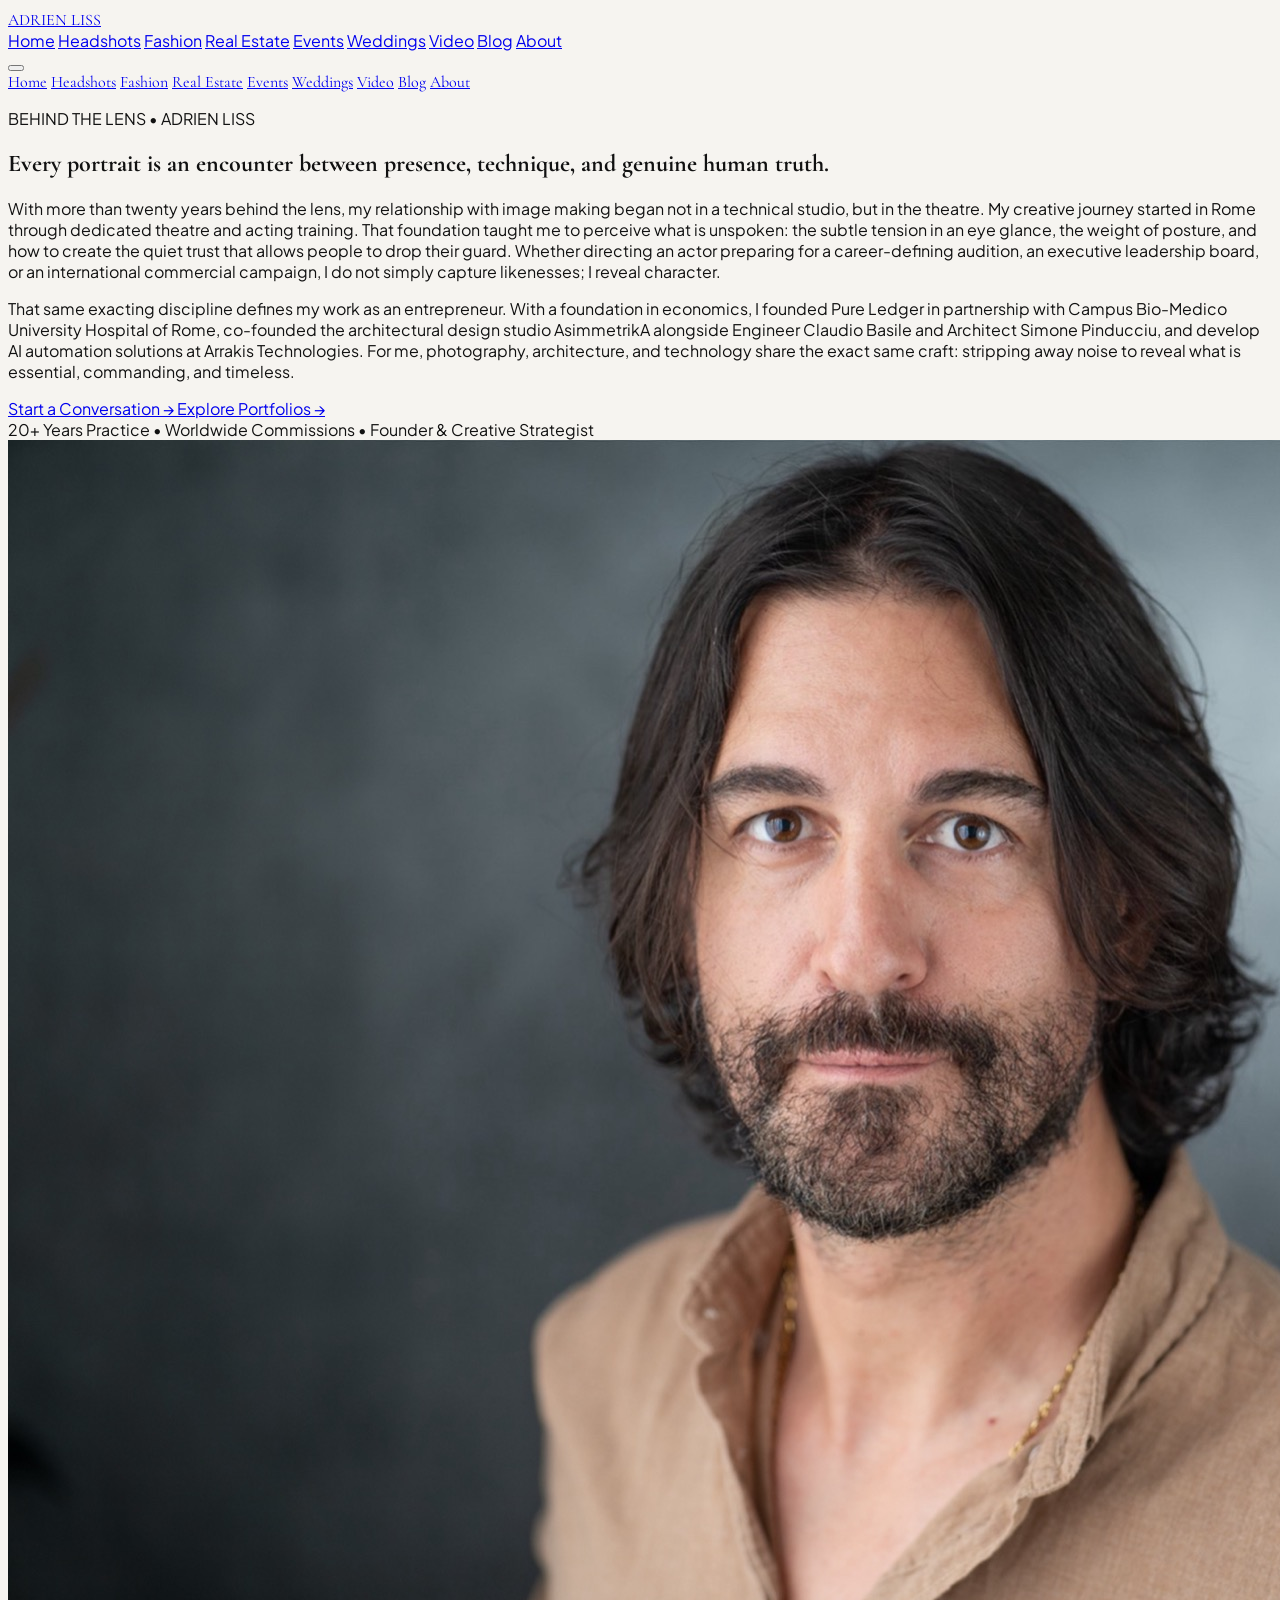
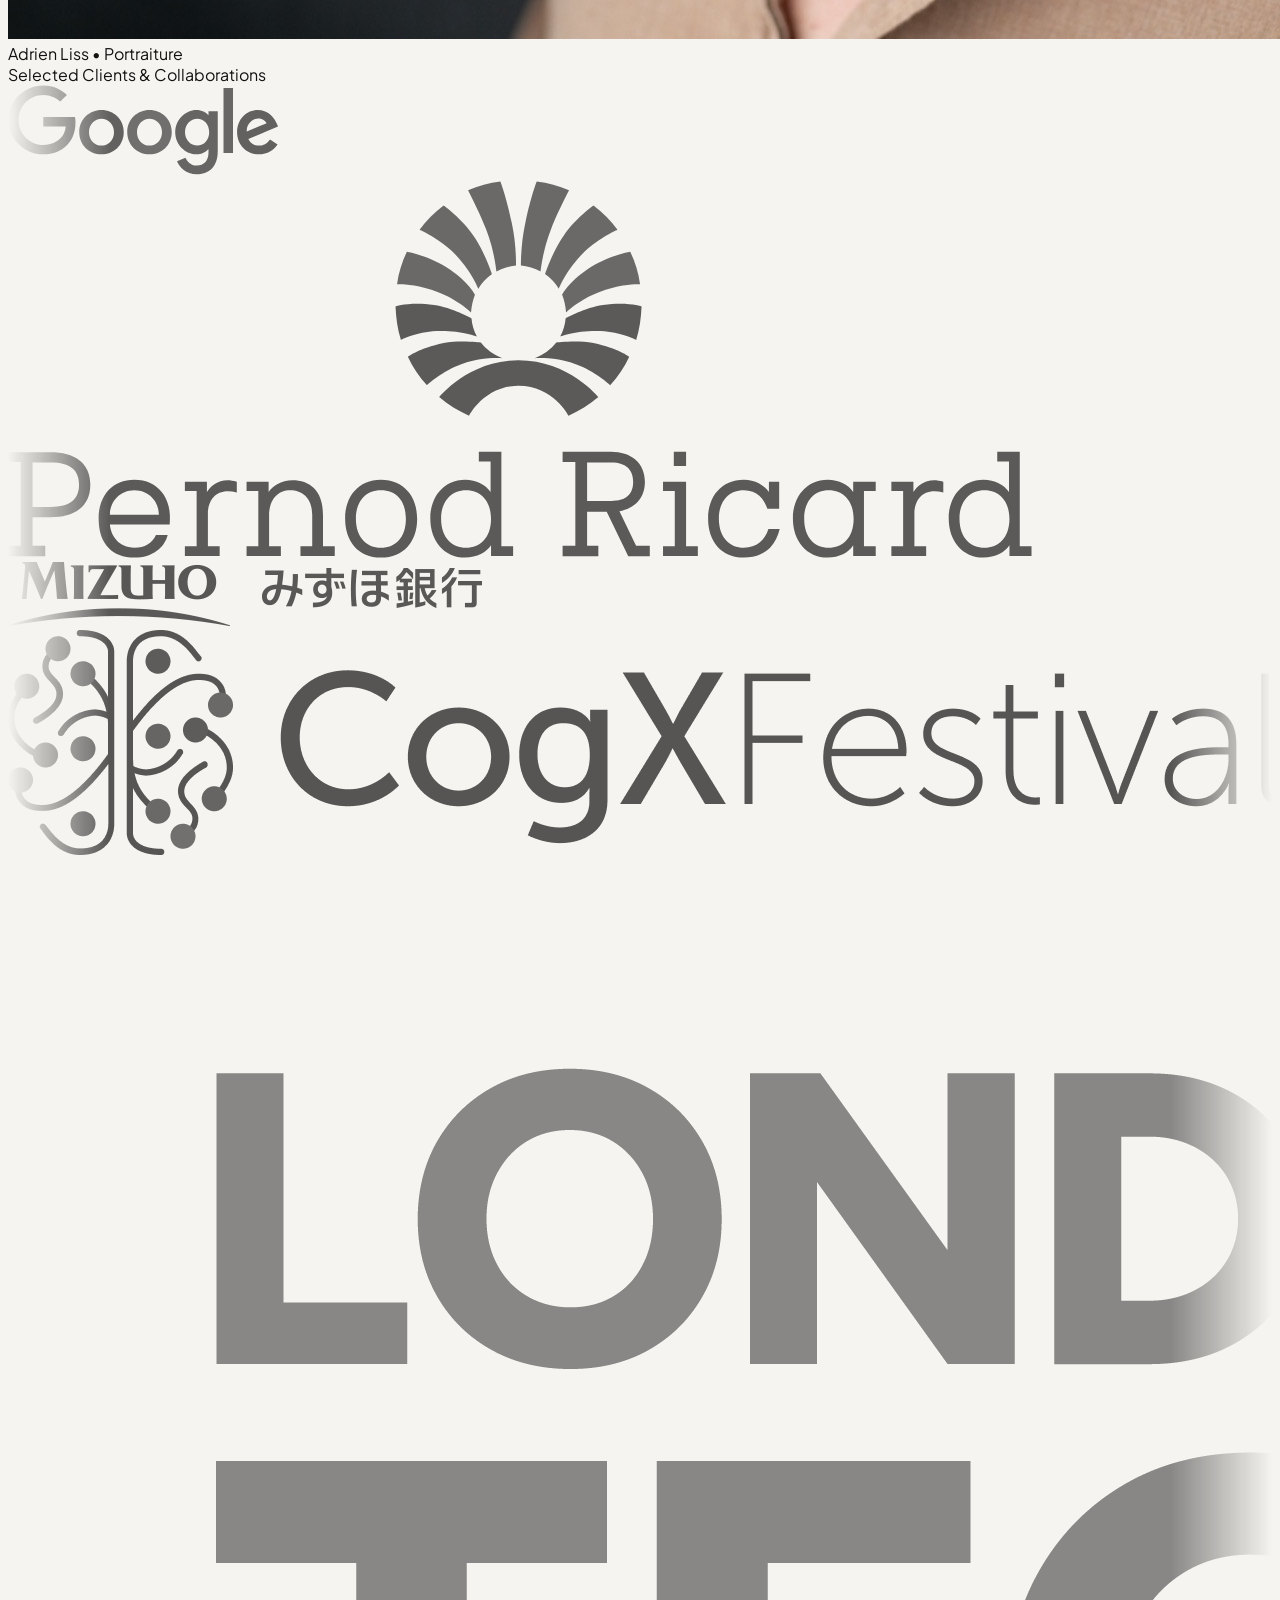
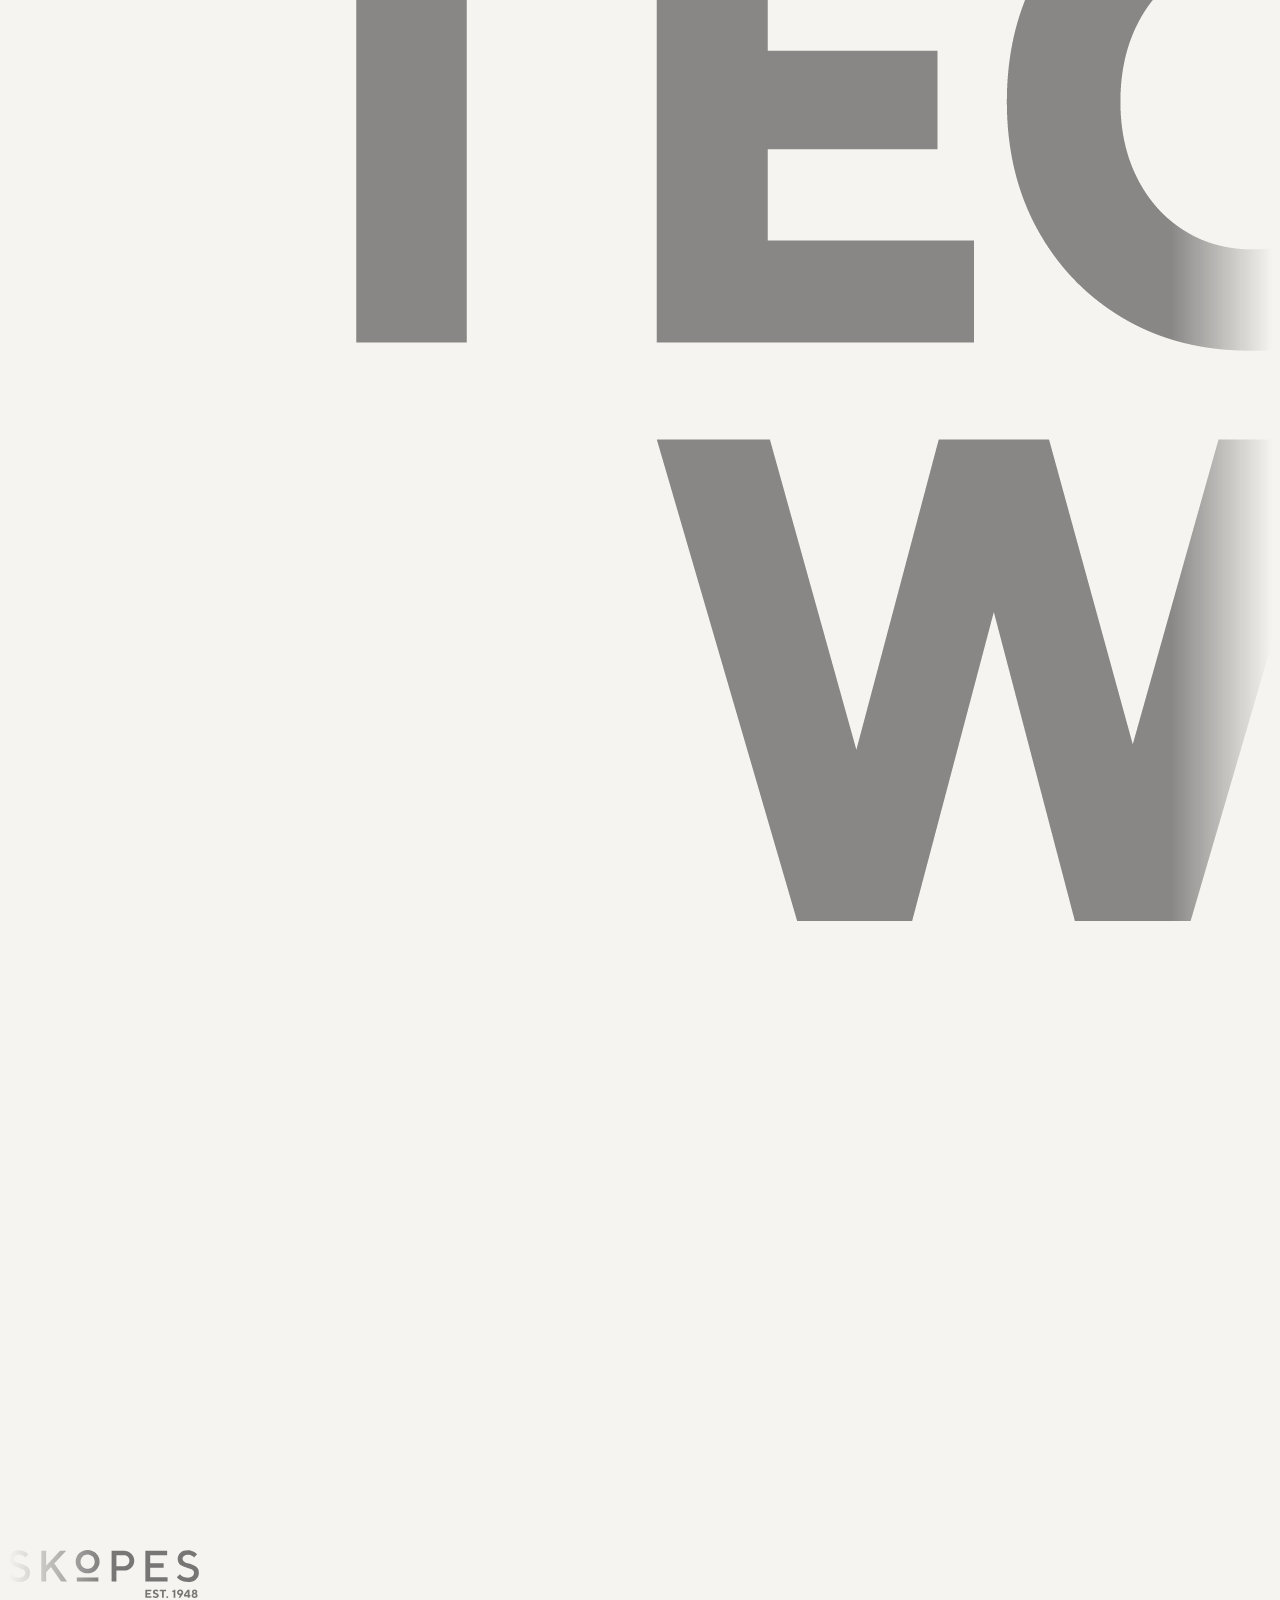
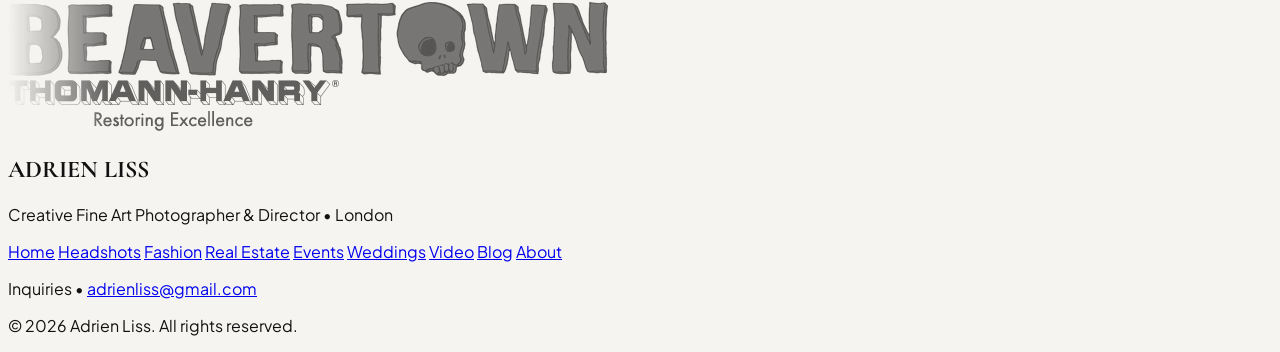
==== about.html @ ac9e64a0 "feat: complete Adrien Liss Photography website with SEO, AI Search (GEO), and Editorial Blog" ====
<!DOCTYPE html>
<html lang="en">
<head>
  <meta charset="UTF-8">
  <meta name="viewport" content="width=device-width, initial-scale=1.0">
  <title>About Adrien Liss | Fine Art Photographer & Director</title>
  <meta name="description" content="Discover the philosophy, background, and vision of Adrien Liss. Over twenty years behind the lens creating timeless fine art photography, actor headshots, and executive portraits.">

  <!-- Primary SEO & AI Search / GEO Meta Tags -->
  <meta name="keywords" content="Adrien Liss biography, Adrien Liss photographer London, fine art portrait photographer London, theatre trained headshot photographer London">
  <meta name="author" content="Adrien Liss">
  <meta name="robots" content="index, follow, max-image-preview:large, max-snippet:-1, max-video-preview:-1">
  <meta name="geo.region" content="GB-LND">
  <meta name="geo.placename" content="London">
  <link rel="canonical" href="https://www.adrienlissphotography.com/about.html">

  <!-- Open Graph / Social Sharing -->
  <meta property="og:site_name" content="Adrien Liss Photography">
  <meta property="og:locale" content="en_GB">
  <meta property="og:type" content="website">
  <meta property="og:url" content="https://www.adrienlissphotography.com/about.html">
  <meta property="og:title" content="About Adrien Liss | Fine Art Photographer & Creative Director London">
  <meta property="og:description" content="Discover the philosophy, Rome theatre background, and 20+ year career of London fine art photographer and director Adrien Liss. Trusted by Google, Pernod Ricard, Mizuho Bank, and London Tech Week.">
  <meta property="og:image" content="https://www.adrienlissphotography.com/assets/portraits/adrien-about.jpg">

  <!-- Twitter / X Card -->
  <meta name="twitter:card" content="summary_large_image">
  <meta name="twitter:title" content="About Adrien Liss | Fine Art Photographer & Creative Director London">
  <meta name="twitter:description" content="Discover the philosophy, Rome theatre background, and 20+ year career of London fine art photographer and director Adrien Liss. Trusted by Google, Pernod Ricard, Mizuho Bank, and London Tech Week.">
  <meta name="twitter:image" content="https://www.adrienlissphotography.com/assets/portraits/adrien-about.jpg">

  <!-- Schema.org JSON-LD Knowledge Graph for Google & AI Search Engines -->
  <script type="application/ld+json">
{
  "@context": "https://schema.org",
  "@graph": [
    {
      "@type": [
        "ProfessionalService",
        "Photographer",
        "LocalBusiness"
      ],
      "@id": "https://www.adrienlissphotography.com/#photographer",
      "name": "Adrien Liss Photography",
      "url": "https://www.adrienlissphotography.com/",
      "email": "adrienliss@gmail.com",
      "telephone": "+447392653873",
      "image": "https://www.adrienlissphotography.com/:assets:portraits:/Headshots:Portrait/_R0B7393.jpg",
      "sameAs": [
        "https://www.instagram.com/adrien_liss/",
        "https://www.facebook.com/adrienlissphotography",
        "https://www.google.com/maps?q=Adrien+Liss+Photography+London"
      ],
      "aggregateRating": {
        "@type": "AggregateRating",
        "ratingValue": "5.0",
        "bestRating": "5",
        "worstRating": "1",
        "reviewCount": "13"
      },
      "founder": {
        "@type": "Person",
        "@id": "https://www.adrienlissphotography.com/#adrien-liss",
        "name": "Adrien Liss",
        "jobTitle": "Fine Art Photographer & Creative Director",
        "sameAs": [
          "https://www.instagram.com/adrien_liss/",
          "https://www.facebook.com/adrienlissphotography"
        ],
        "knowsAbout": [
          "Actor Headshots London",
          "Spotlight Casting Photography",
          "Corporate & Executive Portraiture",
          "Fashion & Agency Model Portfolios",
          "Architectural & Luxury Real Estate Photography",
          "Fine Art Editorial Wedding Photography",
          "Corporate Event & Summit Photography",
          "Cinematic Video Production"
        ]
      },
      "address": {
        "@type": "PostalAddress",
        "addressLocality": "London",
        "addressRegion": "Greater London",
        "addressCountry": "GB"
      },
      "areaServed": [
        {
          "@type": "City",
          "name": "London"
        },
        {
          "@type": "AdministrativeArea",
          "name": "City of London"
        },
        {
          "@type": "AdministrativeArea",
          "name": "Canary Wharf"
        },
        {
          "@type": "AdministrativeArea",
          "name": "Mayfair"
        },
        {
          "@type": "AdministrativeArea",
          "name": "Soho"
        },
        {
          "@type": "AdministrativeArea",
          "name": "Kensington"
        },
        {
          "@type": "AdministrativeArea",
          "name": "Belgravia"
        },
        {
          "@type": "AdministrativeArea",
          "name": "Chelsea"
        },
        {
          "@type": "Country",
          "name": "United Kingdom"
        },
        {
          "@type": "Place",
          "name": "Europe"
        }
      ]
    },
    {
      "@type": "BreadcrumbList",
      "itemListElement": [
        {
          "@type": "ListItem",
          "position": 1,
          "name": "Home",
          "item": "https://www.adrienlissphotography.com/"
        },
        {
          "@type": "ListItem",
          "position": 2,
          "name": "About Adrien Liss",
          "item": "https://www.adrienlissphotography.com/about.html"
        }
      ]
    },
    {
      "@type": "AboutPage",
      "name": "About Adrien Liss \u2014 Fine Art Photographer & Director",
      "url": "https://www.adrienlissphotography.com/about.html",
      "mainEntity": {
        "@id": "https://www.adrienlissphotography.com/#adrien-liss"
      }
    }
  ]
}
  </script>
  
  <!-- Google Fonts -->
  <link rel="preconnect" href="https://fonts.googleapis.com">
  <link rel="preconnect" href="https://fonts.gstatic.com" crossorigin>
  <link href="https://fonts.googleapis.com/css2?family=Cormorant+Garamond:ital,wght@0,300;0,400;0,500;0,600;1,400&family=Plus+Jakarta+Sans:wght@300;400;500;600;700&display=swap" rel="stylesheet">

  <!-- Tailwind CSS CDN -->
  <script src="https://cdn.tailwindcss.com"></script>
  <script>
    tailwind.config = {
      theme: {
        extend: {
          colors: {
            'off-black': '#0C0C0C',
            'warm-white': '#FBFBF9',
            'pure-white': '#FFFFFF',
            'editorial-gray': '#737373',
            'accent-gold': '#D4AF37',
          },
          fontFamily: {
            sans: ['Plus Jakarta Sans', 'sans-serif'],
            serif: ['Cormorant Garamond', 'serif'],
            goudy: ['Cormorant Garamond', 'serif'],
          }
        }
      }
    }
  </script>
  
  <!-- Global Stylesheet -->
  <link rel="stylesheet" href="./global.css?v=2">

  <!-- SplitType Library -->
  <script src="https://unpkg.com/split-type"></script>

  <style>
    html, body {
      background-color: #F6F4F0 !important;
      color: #111111 !important;
    }
    ::selection {
      background: #111111;
      color: #FFFFFF;
    }
    #page-transition {
      background-color: #F6F4F0 !important;
    }
    .nav-blur {
      background-color: rgba(246, 244, 240, 0.92) !important;
      backdrop-filter: blur(16px);
      -webkit-backdrop-filter: blur(16px);
      border-bottom: 1px solid rgba(18, 18, 18, 0.08) !important;
      box-shadow: 0 4px 20px -2px rgba(0, 0, 0, 0.04) !important;
    }
    .client-logo-filter {
      filter: grayscale(100%) contrast(120%) brightness(0.2);
      opacity: 0.65;
      transition: all 0.3s ease;
    }
    .client-logo-filter:hover, .group:hover .client-logo-filter {
      filter: grayscale(0%) contrast(100%) brightness(1);
      opacity: 1;
    }
    ::-webkit-scrollbar-track {
      background: #F6F4F0;
    }
    ::-webkit-scrollbar-thumb {
      background: #D1D5DB;
      border-radius: 3px;
    }
    ::-webkit-scrollbar-thumb:hover {
      background: #9CA3AF;
    }
    #about-h2 {
      perspective: 1200px;
      transform-style: preserve-3d;
    }
    #about-h2 .char, #about-h2 .word {
      display: inline-block;
      transform-origin: 50% 100%;
      will-change: transform, opacity, filter;
      backface-visibility: hidden;
    }
  </style>
</head>
<body class="bg-[#F6F4F0] text-[#111111] antialiased overflow-x-hidden selection:bg-black selection:text-white">

  <!-- Header / Navigation -->
  <header class="fixed top-0 left-0 w-full z-[100] py-6 px-6 lg:px-12 flex justify-between items-center transition-all duration-300 bg-[#F6F4F0]/90 backdrop-blur-md border-b border-[#121212]/10">
    <a href="./index.html?skip=true" class="text-xl font-serif tracking-[0.2em] text-neutral-900 hover:text-neutral-500 transition-colors duration-300 uppercase font-medium">
      ADRIEN LISS
    </a>
    
    <!-- Desktop Navigation -->
    <nav class="hidden md:flex items-center space-x-8 text-xs uppercase tracking-[0.2em] font-sans">
      <a href="./index.html?skip=true" class="hover:text-black transition-colors duration-300 text-neutral-600 font-medium">Home</a>
      <a href="./headshots.html" class="hover:text-black transition-colors duration-300 text-neutral-600 font-medium">Headshots</a>
      <a href="./fashion.html" class="hover:text-black transition-colors duration-300 text-neutral-600 font-medium">Fashion</a>
      <a href="./real-estate.html" class="hover:text-black transition-colors duration-300 text-neutral-600 font-medium">Real Estate</a>
      <a href="./events.html" class="hover:text-black transition-colors duration-300 text-neutral-600 font-medium">Events</a>
      <a href="./weddings.html" class="hover:text-black transition-colors duration-300 text-neutral-600 font-medium">Weddings</a>
      <a href="./video.html" class="hover:text-black transition-colors duration-300 text-neutral-600 font-medium">Video</a>
      <a href="./blog.html" class="hover:text-black transition-colors duration-300 text-neutral-600 font-medium">Blog</a>
      <a href="./about.html" class="text-neutral-900 border-b border-[#8C6D3F] pb-0.5 font-semibold">About</a>
    </nav>
    
    <!-- Mobile Menu Button -->
    <button id="mobile-menu-btn" class="md:hidden flex flex-col justify-between h-4 w-6 text-neutral-900 focus:outline-none" aria-label="Toggle menu">
      <span class="h-0.5 w-full bg-current transition-all"></span>
      <span class="h-0.5 w-full bg-current transition-all"></span>
      <span class="h-0.5 w-full bg-current transition-all"></span>
    </button>
  </header>

  <!-- Mobile Menu Dropdown -->
  <div id="mobile-menu" class="hidden fixed inset-0 bg-[#F6F4F0] z-[90] flex flex-col justify-center items-center space-y-7 text-base uppercase tracking-widest font-serif text-neutral-900">
    <a href="./index.html?skip=true" class="text-neutral-900 hover:opacity-60">Home</a>
    <a href="./headshots.html" class="text-neutral-600 hover:text-black">Headshots</a>
    <a href="./fashion.html" class="text-neutral-600 hover:text-black">Fashion</a>
    <a href="./real-estate.html" class="text-neutral-600 hover:text-black">Real Estate</a>
    <a href="./events.html" class="text-neutral-600 hover:text-black">Events</a>
    <a href="./weddings.html" class="text-neutral-600 hover:text-black">Weddings</a>
    <a href="./video.html" class="text-neutral-600 hover:text-black">Video</a>
    <a href="./blog.html" class="text-neutral-600 hover:text-black">Blog</a>
    <a href="./about.html" class="text-[#8C6D3F] font-semibold border-b border-[#8C6D3F] pb-1">About</a>
  </div>

  <main class="w-full relative pt-20">

    <!-- EDITORIAL ABOUT SECTION: ADRIEN LISS -->
    <section id="about" class="relative min-h-[90vh] w-full bg-gradient-to-b from-[#ECE9E2] via-[#F6F4F0] to-[#F9F9F8] border-b border-[#E5E5E3] relative z-40 overflow-hidden px-4 sm:px-8 lg:px-12 py-12 lg:py-16">
      <div class="grid grid-cols-1 lg:grid-cols-2 min-h-[82vh] w-full items-center gap-8 lg:gap-12 max-w-7xl mx-auto">
        
        <!-- Left Column: Editorial Typography -->
        <div class="flex flex-col justify-between px-4 sm:px-8 lg:px-10 py-8 lg:py-12 z-10">
          
          <!-- Top Spacing Anchor -->
          <div></div>

          <!-- Main Core Editorial Copy -->
          <div class="max-w-xl my-auto py-4">
            <!-- Overline -->
            <p id="about-overline" class="text-[10px] sm:text-xs uppercase tracking-[0.28em] text-[#8C6D3F] font-sans font-semibold mb-4 sm:mb-5">
              BEHIND THE LENS &bull; ADRIEN LISS
            </p>

            <!-- H1 Kinetic SplitType Statement -->
            <h1 id="about-h2" class="font-goudy text-2xl sm:text-3xl lg:text-[34px] xl:text-[40px] 2xl:text-[45px] font-normal leading-[1.16] tracking-[-0.015em] text-[#111111] mb-6">
              Every portrait is an encounter between presence, technique, and genuine human truth.
            </h1>

            <!-- Lead Narrative -->
            <div id="about-lead" class="space-y-4 text-xs sm:text-sm lg:text-[14px] text-[#3D3B38] font-normal leading-relaxed mb-8 font-sans">
              <p>
                With more than twenty years behind the lens, my relationship with image making began not in a technical studio, but in the theatre. My creative journey started in Rome through dedicated theatre and acting training. That foundation taught me to perceive what is unspoken: the subtle tension in an eye glance, the weight of posture, and how to create the quiet trust that allows people to drop their guard. Whether directing an actor preparing for a career-defining audition, an executive leadership board, or an international commercial campaign, I do not simply capture likenesses; I reveal character.
              </p>
              <p>
                That same exacting discipline defines my work as an entrepreneur. With a foundation in economics, I founded Pure Ledger in partnership with Campus Bio-Medico University Hospital of Rome, co-founded the architectural design studio AsimmetrikA alongside Engineer Claudio Basile and Architect Simone Pinducciu, and develop AI automation solutions at Arrakis Technologies. For me, photography, architecture, and technology share the exact same craft: stripping away noise to reveal what is essential, commanding, and timeless.
              </p>
            </div>

            <!-- Single Refined Editorial Underlined Link / Signature CTA -->
            <div id="about-cta" class="pt-1 flex flex-wrap items-center gap-6 sm:gap-8">
              <a href="mailto:adrienliss@gmail.com?subject=Private%20Inquiry%20%E2%80%94%20Adrien%20Liss" 
                 class="font-goudy text-lg sm:text-xl xl:text-2xl text-[#111111] border-b border-[#8C6D3F] pb-1 hover:text-[#8C6D3F] hover:border-black transition-colors inline-flex items-center gap-3 group">
                <span>Start a Conversation</span>
                <span class="group-hover:translate-x-1 transition-transform text-[#8C6D3F]">&rarr;</span>
              </a>
              <a href="./headshots.html" class="font-sans text-[11px] sm:text-xs uppercase tracking-[0.2em] text-[#7A756E] hover:text-black transition-colors flex items-center gap-2 group font-medium">
                <span>Explore Portfolios</span>
                <span class="group-hover:translate-x-1 transition-transform">&rarr;</span>
              </a>
            </div>
          </div>

          <!-- Bottom Subtle Editorial Credentials Bar -->
          <div id="about-credentials" class="mt-8 pt-5 border-t border-[#121212]/10 flex flex-wrap items-center gap-x-6 gap-y-2 text-[10px] uppercase tracking-[0.22em] text-[#7A756E] font-sans font-medium">
            <span>20+ Years Practice</span>
            <span class="text-[#7A756E]/40">&bull;</span>
            <span>Worldwide Commissions</span>
            <span class="text-[#7A756E]/40">&bull;</span>
            <span>Founder &amp; Creative Strategist</span>
          </div>
        </div>

        <!-- Right Column: Full Panoramic Hero Photo (Fine-art print mount with shadow) -->
        <div class="relative w-full h-[65vh] lg:h-[82vh] overflow-hidden bg-[#EAE7E1] rounded-sm shadow-[0_25px_60px_rgba(0,0,0,0.12)] border border-[#121212]/5">
          <img id="about-photo-img" 
               src="./assets/about-me/adrien-liss-portrait.jpg" 
               alt="Adrien Liss - Fine Art Photographer and Director" 
               class="w-full h-full object-cover object-[center_20%] select-none scale-[1.08] transition-transform duration-1000 ease-out">
          <div class="absolute bottom-8 right-8 z-20 bg-[#121212]/80 backdrop-blur-md px-4 py-2 border border-white/10 text-white/90 text-[10px] uppercase tracking-[0.22em] font-sans">
            Adrien Liss &bull; Portraiture
          </div>
        </div>

      </div>
    </section>

    <!-- SELECTED CLIENTS & INSTITUTIONAL COLLABORATIONS (INFINITE MARQUEE) -->
    <section class="py-16 sm:py-20 lg:py-24 border-b border-[#E5E5E3] bg-[#ECE9E2]/60 relative z-40 overflow-hidden">
      <div class="w-full">
        <div class="text-center mb-8 sm:mb-12">
          <span class="text-[10px] sm:text-xs uppercase tracking-[0.35em] text-[#8C6D3F] font-semibold">Selected Clients &amp; Collaborations</span>
        </div>
        
        <div class="marquee-container py-3">
          <div class="marquee-track">
            <!-- Set 1 -->
            <div class="flex items-center gap-14 sm:gap-18 lg:gap-24 pr-14 sm:pr-18 lg:pr-24">
              <div class="h-12 sm:h-14 flex items-center justify-center shrink-0 group">
                <img src="./assets/logos/google.svg" alt="Google" class="max-h-7 sm:max-h-8 max-w-[130px] sm:max-w-[150px] object-contain client-logo-filter group-hover:scale-105 transition-all duration-300">
              </div>
              <div class="h-12 sm:h-14 flex items-center justify-center shrink-0 group">
                <img src="./assets/logos/pernod-ricard.svg" alt="Pernod Ricard" class="max-h-8 sm:max-h-9 max-w-[150px] sm:max-w-[175px] object-contain client-logo-filter group-hover:scale-105 transition-all duration-300">
              </div>
              <div class="h-12 sm:h-14 flex items-center justify-center shrink-0 group">
                <img src="./assets/logos/mizuho.svg" alt="Mizuho Bank" class="max-h-7 sm:max-h-8 max-w-[130px] sm:max-w-[150px] object-contain client-logo-filter group-hover:scale-105 transition-all duration-300">
              </div>
              <div class="h-12 sm:h-14 flex items-center justify-center shrink-0 group">
                <img src="./assets/logos/cogx.png" alt="CogX Festival" class="max-h-7 sm:max-h-8 max-w-[125px] sm:max-w-[145px] object-contain client-logo-filter group-hover:scale-105 transition-all duration-300">
              </div>
              <div class="h-12 sm:h-14 flex items-center justify-center shrink-0 group">
                <img src="./assets/logos/london-tech-week.png" alt="London Tech Week" class="max-h-9 sm:max-h-11 max-w-[140px] sm:max-w-[165px] object-contain client-logo-filter group-hover:scale-105 transition-all duration-300">
              </div>
              <div class="h-12 sm:h-14 flex items-center justify-center shrink-0 group">
                <img src="./assets/logos/skopes.svg" alt="Skopes Menswear" class="max-h-6 sm:max-h-7 max-w-[125px] sm:max-w-[145px] object-contain client-logo-filter group-hover:scale-105 transition-all duration-300">
              </div>
              <div class="h-12 sm:h-14 flex items-center justify-center shrink-0 group">
                <img src="./assets/logos/beavertown.png" alt="Beavertown Brewery" class="max-h-8 sm:max-h-9 max-w-[145px] sm:max-w-[165px] object-contain client-logo-filter group-hover:scale-105 transition-all duration-300">
              </div>
              <div class="h-12 sm:h-14 flex items-center justify-center shrink-0 group">
                <img src="./assets/logos/thomann-hanry.png" alt="Thomann-Hanry" class="max-h-7 sm:max-h-8 max-w-[145px] sm:max-w-[170px] object-contain client-logo-filter group-hover:scale-105 transition-all duration-300">
              </div>
            </div>
            
            <!-- Set 2 (Identical Duplicate for Seamless Infinite Loop) -->
            <div class="flex items-center gap-14 sm:gap-18 lg:gap-24 pr-14 sm:pr-18 lg:pr-24" aria-hidden="true">
              <div class="h-12 sm:h-14 flex items-center justify-center shrink-0 group">
                <img src="./assets/logos/google.svg" alt="Google" class="max-h-7 sm:max-h-8 max-w-[130px] sm:max-w-[150px] object-contain client-logo-filter group-hover:scale-105 transition-all duration-300">
              </div>
              <div class="h-12 sm:h-14 flex items-center justify-center shrink-0 group">
                <img src="./assets/logos/pernod-ricard.svg" alt="Pernod Ricard" class="max-h-8 sm:max-h-9 max-w-[150px] sm:max-w-[175px] object-contain client-logo-filter group-hover:scale-105 transition-all duration-300">
              </div>
              <div class="h-12 sm:h-14 flex items-center justify-center shrink-0 group">
                <img src="./assets/logos/mizuho.svg" alt="Mizuho Bank" class="max-h-7 sm:max-h-8 max-w-[130px] sm:max-w-[150px] object-contain client-logo-filter group-hover:scale-105 transition-all duration-300">
              </div>
              <div class="h-12 sm:h-14 flex items-center justify-center shrink-0 group">
                <img src="./assets/logos/cogx.png" alt="CogX Festival" class="max-h-7 sm:max-h-8 max-w-[125px] sm:max-w-[145px] object-contain client-logo-filter group-hover:scale-105 transition-all duration-300">
              </div>
              <div class="h-12 sm:h-14 flex items-center justify-center shrink-0 group">
                <img src="./assets/logos/london-tech-week.png" alt="London Tech Week" class="max-h-9 sm:max-h-11 max-w-[140px] sm:max-w-[165px] object-contain client-logo-filter group-hover:scale-105 transition-all duration-300">
              </div>
              <div class="h-12 sm:h-14 flex items-center justify-center shrink-0 group">
                <img src="./assets/logos/skopes.svg" alt="Skopes Menswear" class="max-h-6 sm:max-h-7 max-w-[125px] sm:max-w-[145px] object-contain client-logo-filter group-hover:scale-105 transition-all duration-300">
              </div>
              <div class="h-12 sm:h-14 flex items-center justify-center shrink-0 group">
                <img src="./assets/logos/beavertown.png" alt="Beavertown Brewery" class="max-h-8 sm:max-h-9 max-w-[145px] sm:max-w-[165px] object-contain client-logo-filter group-hover:scale-105 transition-all duration-300">
              </div>
              <div class="h-12 sm:h-14 flex items-center justify-center shrink-0 group">
                <img src="./assets/logos/thomann-hanry.png" alt="Thomann-Hanry" class="max-h-7 sm:max-h-8 max-w-[145px] sm:max-w-[170px] object-contain client-logo-filter group-hover:scale-105 transition-all duration-300">
              </div>
            </div>
          </div>
        </div>
      </div>
    </section>

  </main>

  <!-- Footer -->
  <footer class="bg-white border-t border-[#E5E5E3] py-20 px-6 lg:px-12 text-center relative z-40 text-[#111111]">
    <div class="max-w-4xl mx-auto">
      <h2 class="text-3xl font-serif tracking-widest mb-4 text-[#111111]">ADRIEN LISS</h2>
      <p class="text-xs uppercase tracking-[0.25em] text-neutral-500 mb-8 font-sans">Creative Fine Art Photographer &amp; Director &bull; London</p>
      <div class="flex flex-wrap justify-center gap-6 sm:gap-8 text-xs uppercase tracking-[0.22em] font-sans mb-8 text-[#555555]">
        <a href="./index.html?skip=true" class="hover:text-[#111111] transition-colors">Home</a>
        <a href="./headshots.html" class="hover:text-[#111111] transition-colors">Headshots</a>
        <a href="./fashion.html" class="hover:text-[#111111] transition-colors">Fashion</a>
        <a href="./real-estate.html" class="hover:text-[#111111] transition-colors">Real Estate</a>
        <a href="./events.html" class="hover:text-[#111111] transition-colors">Events</a>
        <a href="./weddings.html" class="hover:text-[#111111] transition-colors">Weddings</a>
        <a href="./video.html" class="hover:text-[#111111] transition-colors">Video</a>
        <a href="./blog.html" class="hover:text-[#111111] transition-colors">Blog</a>
        <a href="./about.html" class="text-[#8C6D3F] font-semibold">About</a>
      </div>
      <p class="text-sm text-[#555555] mb-6 font-sans">Inquiries &bull; <a href="mailto:adrienliss@gmail.com" class="text-[#8C6D3F] font-medium hover:underline">adrienliss@gmail.com</a></p>
      <p class="text-[10px] tracking-wider text-neutral-400 font-sans">&copy; 2026 Adrien Liss. All rights reserved.</p>
    </div>
  </footer>

  <!-- CDN scripts -->
  <script src="https://cdnjs.cloudflare.com/ajax/libs/gsap/3.12.5/gsap.min.js"></script>
  <script src="https://cdnjs.cloudflare.com/ajax/libs/gsap/3.12.5/ScrollTrigger.min.js"></script>
  <script src="https://unpkg.com/lenis@1.1.13/dist/lenis.min.js"></script>
  
  <script src="./global.js"></script>

  <!-- About Animation Script -->
  <script>
    document.addEventListener('DOMContentLoaded', () => {
      const aboutH2 = document.getElementById('about-h2');
      const aboutOverline = document.getElementById('about-overline');
      const aboutLead = document.getElementById('about-lead');
      const aboutCta = document.getElementById('about-cta');
      const aboutCredentials = document.getElementById('about-credentials');
      const aboutPhoto = document.getElementById('about-photo-img');

      const aboutTl = gsap.timeline({ delay: 0.2 });

      if (aboutOverline) {
        aboutTl.from(aboutOverline, {
          y: 20,
          opacity: 0,
          duration: 0.8,
          ease: "power3.out"
        });
      }

      if (aboutH2 && typeof SplitType !== 'undefined') {
        const splitH2 = new SplitType(aboutH2, { types: 'chars, words' });
        aboutTl.from(splitH2.chars, {
          y: 40,
          rotateX: -70,
          opacity: 0,
          filter: "blur(8px)",
          stagger: 0.015,
          duration: 1.1,
          ease: "power4.out"
        }, "-=0.5");
      } else if (aboutH2) {
        aboutTl.from(aboutH2, {
          y: 30,
          opacity: 0,
          duration: 1,
          ease: "power3.out"
        }, "-=0.5");
      }

      if (aboutLead) {
        aboutTl.from(aboutLead, {
          y: 25,
          opacity: 0,
          filter: "blur(4px)",
          duration: 0.9,
          ease: "power3.out"
        }, "-=0.6");
      }

      if (aboutCta) {
        aboutTl.from(aboutCta, {
          y: 20,
          opacity: 0,
          duration: 0.8,
          ease: "power3.out"
        }, "-=0.5");
      }

      if (aboutCredentials) {
        aboutTl.from(aboutCredentials, {
          y: 15,
          opacity: 0,
          duration: 0.8,
          ease: "power3.out"
        }, "-=0.5");
      }

      if (aboutPhoto) {
        gsap.to(aboutPhoto, {
          scale: 1.0,
          duration: 1.8,
          ease: "power2.out"
        });
      }
    });
  </script>
</body>
</html>
---- global.css ----
@import url('https://fonts.googleapis.com/css2?family=Cormorant+Garamond:ital,wght@0,300..700;1,300..700&family=Plus+Jakarta+Sans:ital,wght@0,200..800;1,200..800&display=swap');

/* Base Styles */
html {
  scroll-behavior: auto; /* Managed by Lenis */
  background-color: #0B0B0B;
  -webkit-text-size-adjust: 100%;
  -webkit-tap-highlight-color: transparent;
}

body {
  font-family: 'Plus Jakarta Sans', sans-serif;
  background-color: #0B0B0B;
  color: #F5F5F3;
  overflow-x: hidden;
  -webkit-font-smoothing: antialiased;
  -moz-osx-font-smoothing: grayscale;
}

h1, h2, h3, h4, .font-serif {
  font-family: 'Cormorant Garamond', serif;
}

/* Custom Slim Scrollbar */
::-webkit-scrollbar {
  width: 6px;
  height: 6px;
}
::-webkit-scrollbar-track {
  background: #0B0B0B;
}
::-webkit-scrollbar-thumb {
  background: #2A2A2A;
  border-radius: 3px;
}
::-webkit-scrollbar-thumb:hover {
  background: #4A4A4A;
}

/* Page Transitions */
#page-transition {
  transition: opacity 0.5s cubic-bezier(0.25, 1, 0.5, 1);
}

/* Pure CSS Masonry Grid */
.masonry-grid {
  column-count: 1;
  column-gap: 1.5rem;
}

@media (min-width: 640px) {
  .masonry-grid {
    column-count: 2;
    column-gap: 2rem;
  }
}

@media (min-width: 1024px) {
  .masonry-grid {
    column-count: 3;
    column-gap: 2rem;
  }
}

.masonry-item {
  display: inline-block;
  width: 100%;
  break-inside: avoid;
  -webkit-column-break-inside: avoid;
  page-break-inside: avoid;
  margin-bottom: 2rem;
}

/* Premium Editorial Borders */
.thin-border {
  border: 1px solid rgba(245, 245, 243, 0.08);
}
.thin-border-b {
  border-bottom: 1px solid rgba(245, 245, 243, 0.08);
}
.thin-border-r {
  border-right: 1px solid rgba(245, 245, 243, 0.08);
}
.thin-border-l {
  border-left: 1px solid rgba(245, 245, 243, 0.08);
}
.thin-border-t {
  border-top: 1px solid rgba(245, 245, 243, 0.08);
}

/* Interactive elements */
.hover-gold:hover {
  color: #D4AF37;
  transition: color 0.3s ease;
}

/* Custom Lightbox Styles */
#lightbox-overlay,
#global-lightbox-overlay {
  display: none;
  opacity: 0;
  transition: opacity 0.4s ease;
}

#lightbox-overlay.active,
#global-lightbox-overlay.active {
  display: flex;
  opacity: 1;
}

.lightbox-btn {
  background: rgba(11, 11, 11, 0.6);
  backdrop-filter: blur(10px);
  border: 1px solid rgba(245, 245, 243, 0.1);
  transition: all 0.3s cubic-bezier(0.25, 1, 0.5, 1);
}

.lightbox-btn:hover {
  background: rgba(245, 245, 243, 0.1);
  border-color: rgba(245, 245, 243, 0.3);
}

/* Glassmorphism Navigation */
.nav-blur {
  background-color: rgba(11, 11, 11, 0.7);
  backdrop-filter: blur(16px);
  -webkit-backdrop-filter: blur(16px);
}

/* Mobile Menu Hamburger Animation */
#mobile-menu-btn span {
  transform-origin: left center;
  transition: all 0.3s cubic-bezier(0.25, 1, 0.5, 1);
}

#mobile-menu-btn.open span:nth-child(1) {
  transform: rotate(45deg) translate(1px, -2px);
}

#mobile-menu-btn.open span:nth-child(2) {
  opacity: 0;
  transform: translateX(-10px);
}

#mobile-menu-btn.open span:nth-child(3) {
  transform: rotate(-45deg) translate(1px, 2px);
}

/* Infinite Client Logos Marquee (Smooth Right to Left) */
@keyframes marqueeScroll {
  0% {
    transform: translate3d(0, 0, 0);
  }
  100% {
    transform: translate3d(-50%, 0, 0);
  }
}

.marquee-container {
  overflow: hidden;
  position: relative;
  width: 100%;
  mask-image: linear-gradient(to right, transparent 0%, black 8%, black 92%, transparent 100%);
  -webkit-mask-image: linear-gradient(to right, transparent 0%, black 8%, black 92%, transparent 100%);
}

.marquee-track {
  display: flex;
  width: max-content;
  align-items: center;
  animation: marqueeScroll 26s linear infinite;
  will-change: transform;
}

.marquee-track:hover {
  animation-play-state: paused;
}

.client-logo-filter {
  filter: brightness(0) invert(1);
}
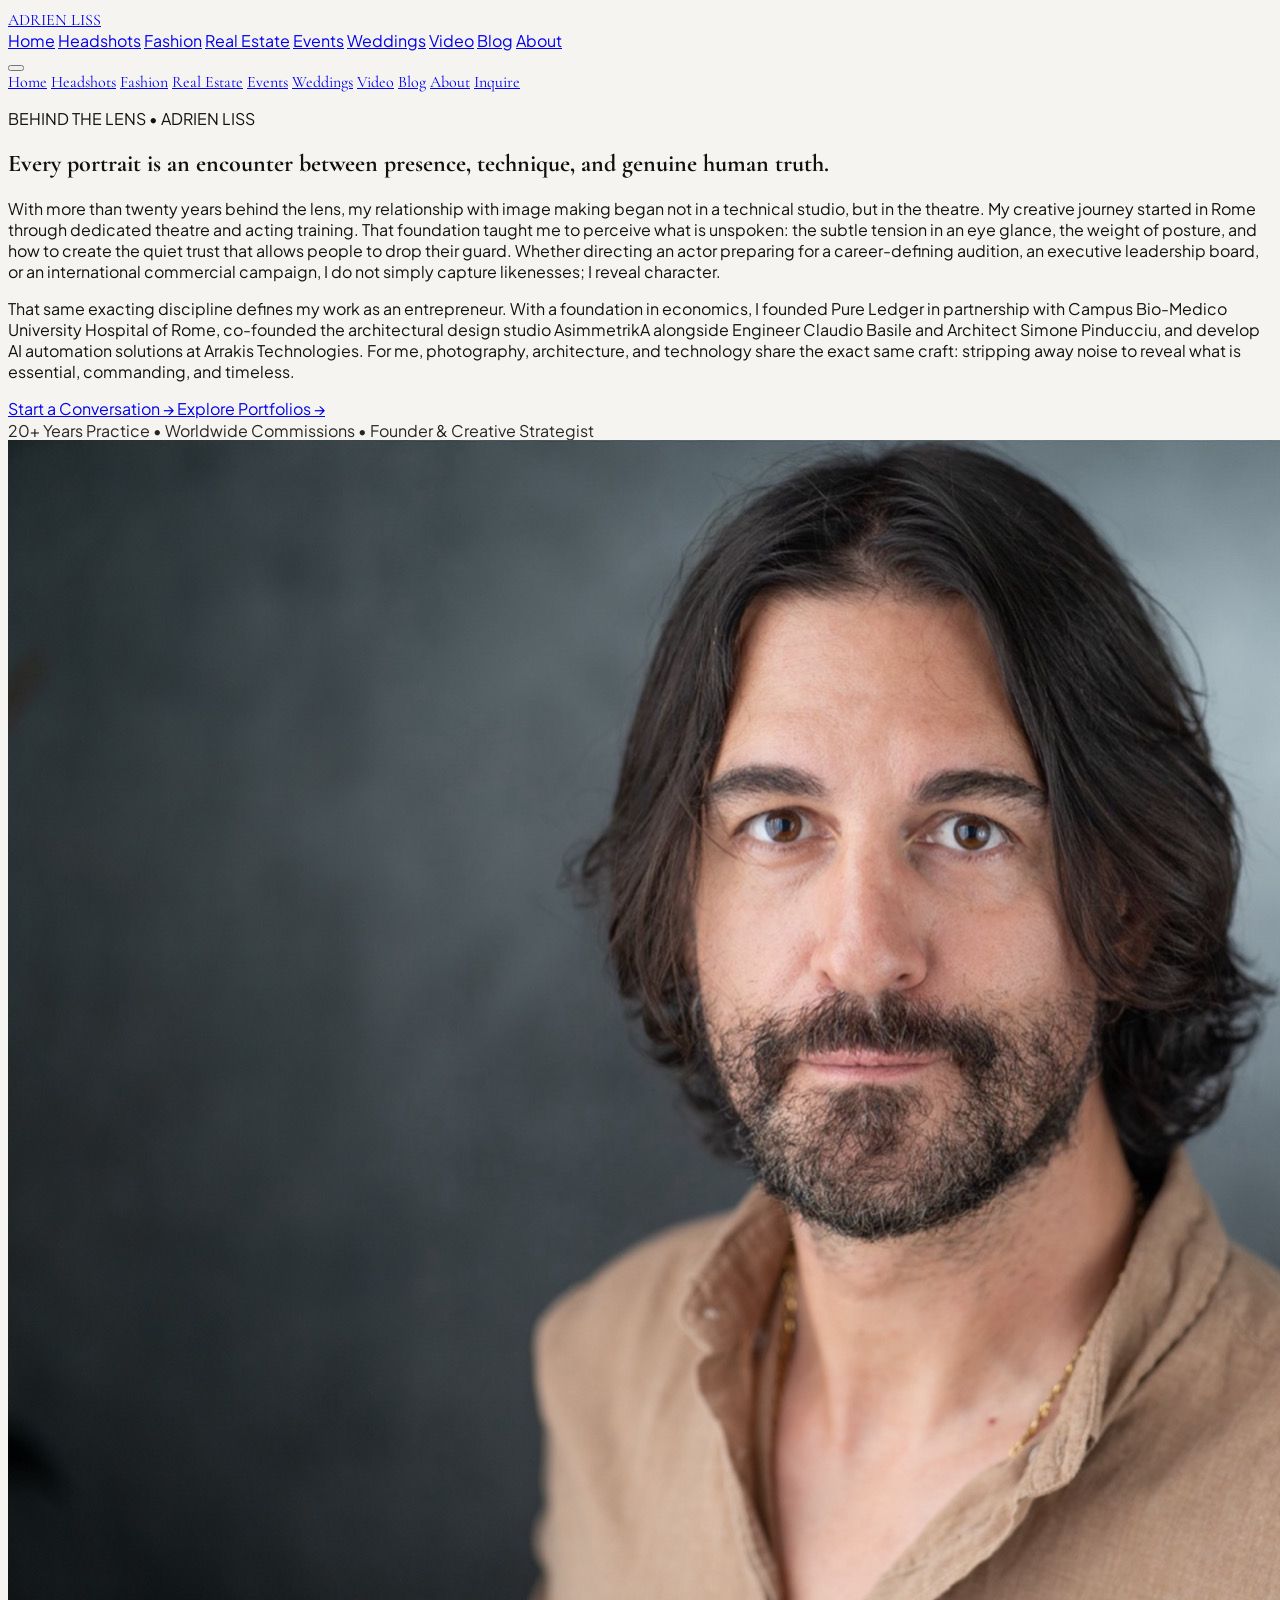
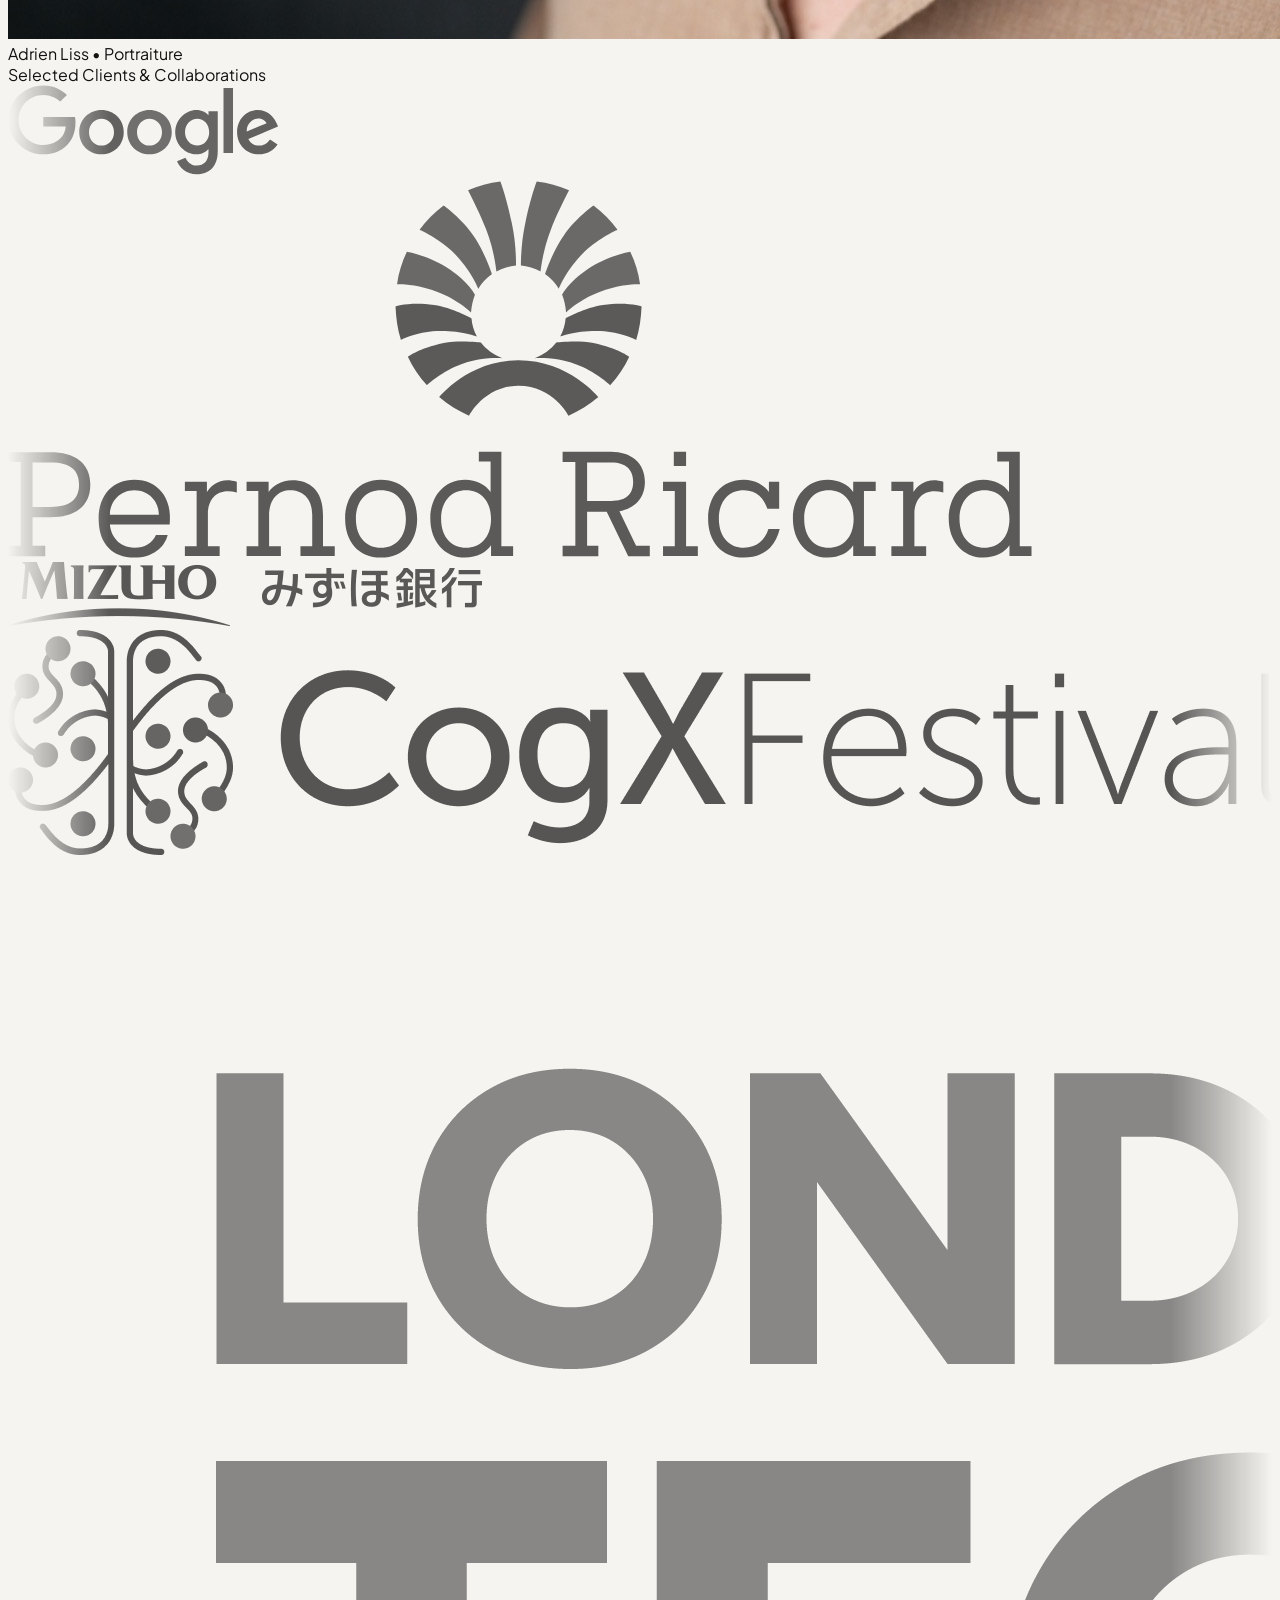
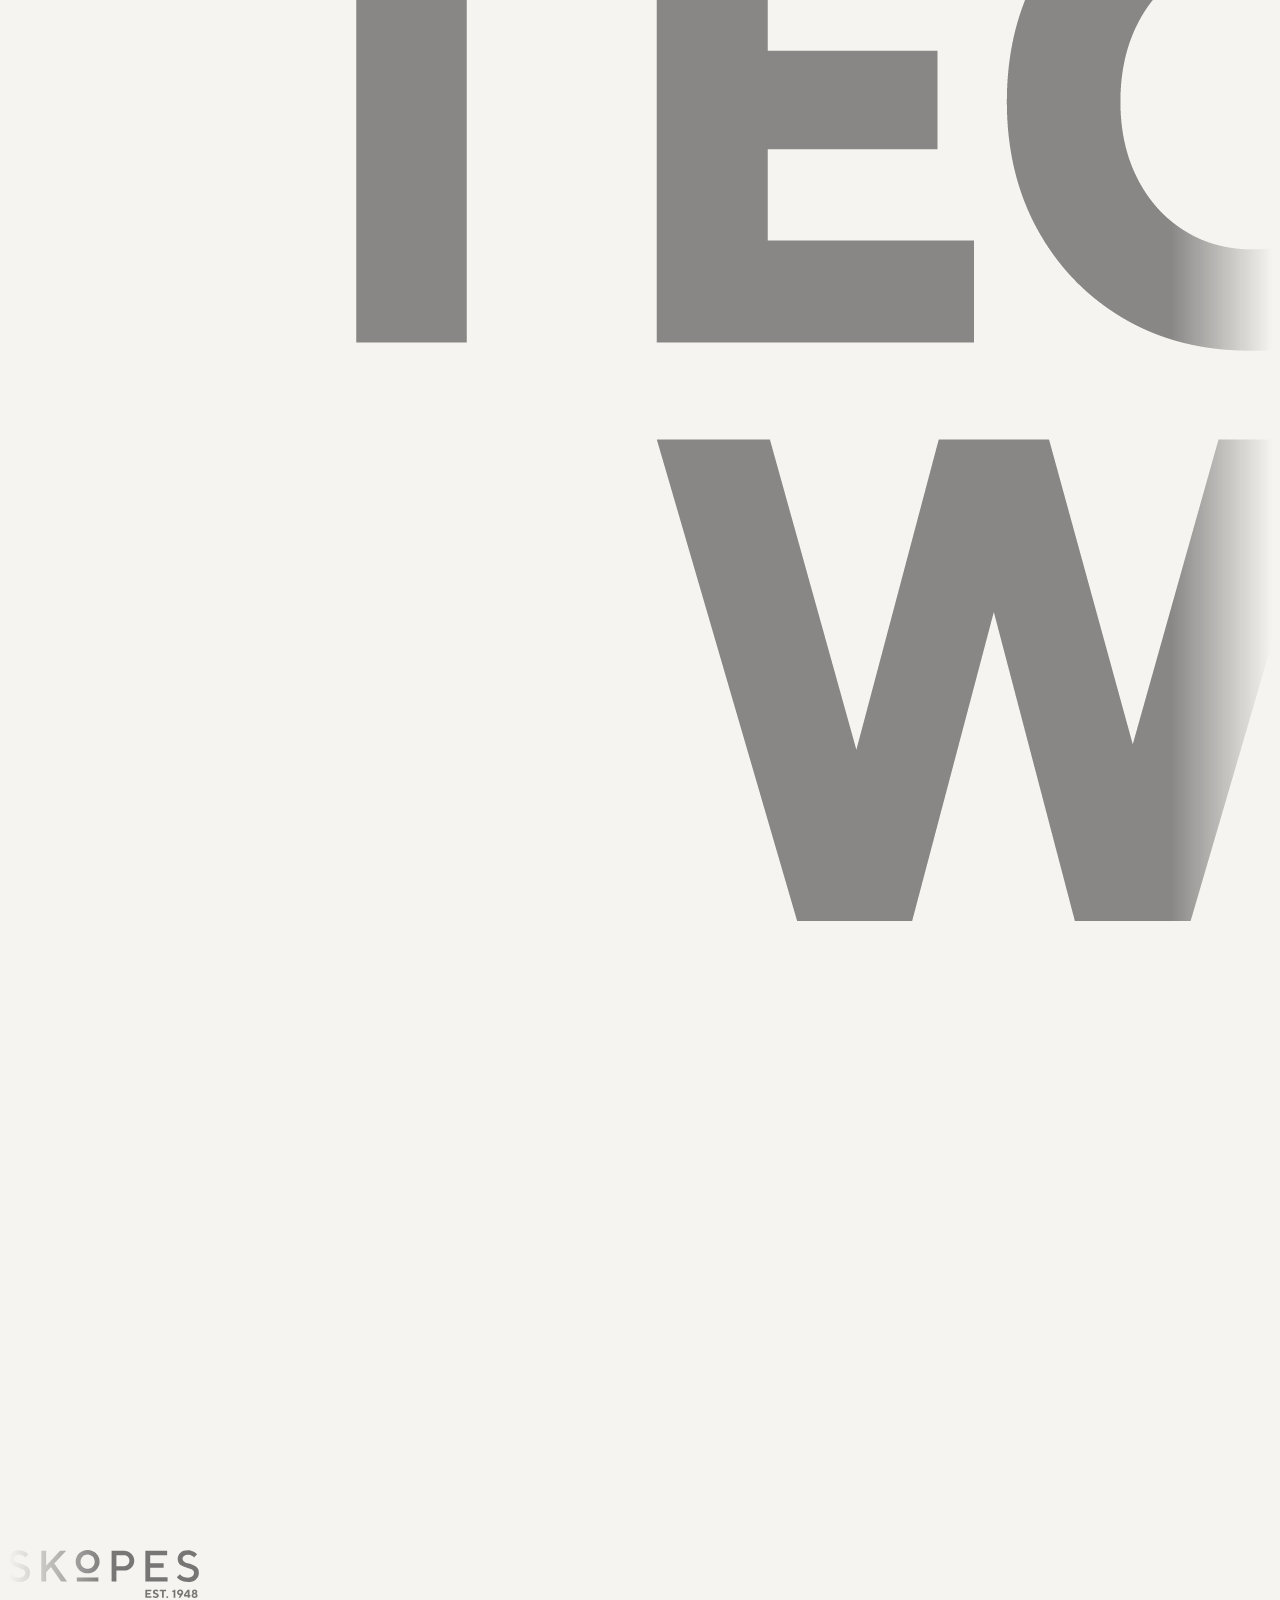
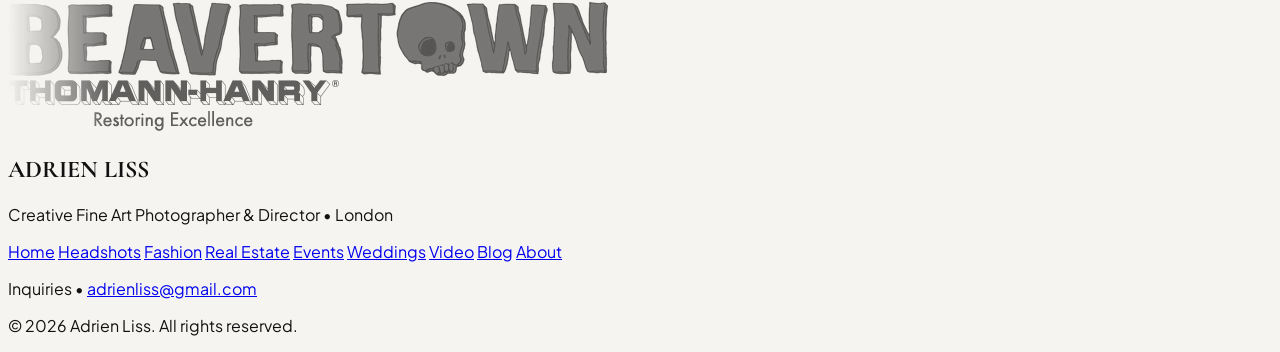
==== commit 82bff7d9: "Unify header and mobile menu across all 11 pages and fix mobile gallery photo cropping" ====
--- a/about.html
+++ b/about.html
@@ -244,42 +244,44 @@
 
   <!-- Header / Navigation -->
   <header class="fixed top-0 left-0 w-full z-[100] py-6 px-6 lg:px-12 flex justify-between items-center transition-all duration-300 bg-[#F6F4F0]/90 backdrop-blur-md border-b border-[#121212]/10">
-    <a href="./index.html?skip=true" class="text-xl font-serif tracking-[0.2em] text-neutral-900 hover:text-neutral-500 transition-colors duration-300 uppercase font-medium">
+    <a href="./index.html?skip=true" class="brand-logo font-serif tracking-[0.25em] text-xl font-medium text-neutral-900 uppercase hover:text-[#8C6D3F] transition-colors duration-300">
       ADRIEN LISS
     </a>
-    
+
     <!-- Desktop Navigation -->
-    <nav class="hidden md:flex items-center space-x-8 text-xs uppercase tracking-[0.2em] font-sans">
-      <a href="./index.html?skip=true" class="hover:text-black transition-colors duration-300 text-neutral-600 font-medium">Home</a>
-      <a href="./headshots.html" class="hover:text-black transition-colors duration-300 text-neutral-600 font-medium">Headshots</a>
-      <a href="./fashion.html" class="hover:text-black transition-colors duration-300 text-neutral-600 font-medium">Fashion</a>
-      <a href="./real-estate.html" class="hover:text-black transition-colors duration-300 text-neutral-600 font-medium">Real Estate</a>
-      <a href="./events.html" class="hover:text-black transition-colors duration-300 text-neutral-600 font-medium">Events</a>
-      <a href="./weddings.html" class="hover:text-black transition-colors duration-300 text-neutral-600 font-medium">Weddings</a>
-      <a href="./video.html" class="hover:text-black transition-colors duration-300 text-neutral-600 font-medium">Video</a>
-      <a href="./blog.html" class="hover:text-black transition-colors duration-300 text-neutral-600 font-medium">Blog</a>
-      <a href="./about.html" class="text-neutral-900 border-b border-[#8C6D3F] pb-0.5 font-semibold">About</a>
+    <nav class="hidden lg:flex items-center space-x-7 xl:space-x-8 text-[11px] uppercase tracking-[0.22em] font-sans">
+      <a href="./index.html?skip=true" class="nav-link text-neutral-600 hover:text-black transition-colors duration-300 font-medium">Home</a>
+      <a href="./headshots.html" class="nav-link text-neutral-600 hover:text-black transition-colors duration-300 font-medium">Headshots</a>
+      <a href="./fashion.html" class="nav-link text-neutral-600 hover:text-black transition-colors duration-300 font-medium">Fashion</a>
+      <a href="./real-estate.html" class="nav-link text-neutral-600 hover:text-black transition-colors duration-300 font-medium">Real Estate</a>
+      <a href="./events.html" class="nav-link text-neutral-600 hover:text-black transition-colors duration-300 font-medium">Events</a>
+      <a href="./weddings.html" class="nav-link text-neutral-600 hover:text-black transition-colors duration-300 font-medium">Weddings</a>
+      <a href="./video.html" class="nav-link text-neutral-600 hover:text-black transition-colors duration-300 font-medium">Video</a>
+      <a href="./blog.html" class="nav-link text-neutral-600 hover:text-black transition-colors duration-300 font-medium">Blog</a>
+      <a href="./about.html" class="nav-active text-neutral-900 border-b border-[#8C6D3F] pb-0.5 font-semibold transition-colors duration-300">About</a>
     </nav>
-    
+
     <!-- Mobile Menu Button -->
-    <button id="mobile-menu-btn" class="md:hidden flex flex-col justify-between h-4 w-6 text-neutral-900 focus:outline-none" aria-label="Toggle menu">
+    <button id="mobile-menu-btn" class="lg:hidden flex flex-col justify-between h-4 w-6 text-neutral-900 focus:outline-none" aria-label="Toggle mobile menu">
       <span class="h-0.5 w-full bg-current transition-all"></span>
       <span class="h-0.5 w-full bg-current transition-all"></span>
       <span class="h-0.5 w-full bg-current transition-all"></span>
     </button>
   </header>
 
-  <!-- Mobile Menu Dropdown -->
-  <div id="mobile-menu" class="hidden fixed inset-0 bg-[#F6F4F0] z-[90] flex flex-col justify-center items-center space-y-7 text-base uppercase tracking-widest font-serif text-neutral-900">
-    <a href="./index.html?skip=true" class="text-neutral-900 hover:opacity-60">Home</a>
-    <a href="./headshots.html" class="text-neutral-600 hover:text-black">Headshots</a>
-    <a href="./fashion.html" class="text-neutral-600 hover:text-black">Fashion</a>
-    <a href="./real-estate.html" class="text-neutral-600 hover:text-black">Real Estate</a>
-    <a href="./events.html" class="text-neutral-600 hover:text-black">Events</a>
-    <a href="./weddings.html" class="text-neutral-600 hover:text-black">Weddings</a>
-    <a href="./video.html" class="text-neutral-600 hover:text-black">Video</a>
-    <a href="./blog.html" class="text-neutral-600 hover:text-black">Blog</a>
-    <a href="./about.html" class="text-[#8C6D3F] font-semibold border-b border-[#8C6D3F] pb-1">About</a>
+  <!-- Full-screen Mobile Menu Overlay -->
+  <div id="mobile-menu" class="hidden fixed inset-0 bg-[#F6F4F0] z-[90] flex flex-col justify-center items-center space-y-5 text-base uppercase tracking-[0.2em] font-serif text-[#111111] px-8 pt-16">
+    <a href="./index.html?skip=true" class="text-[#111111]/80 hover:text-[#8C6D3F] transition-colors duration-300">Home</a>
+    <a href="./headshots.html" class="text-[#111111]/80 hover:text-[#8C6D3F] transition-colors duration-300">Headshots</a>
+    <a href="./fashion.html" class="text-[#111111]/80 hover:text-[#8C6D3F] transition-colors duration-300">Fashion</a>
+    <a href="./real-estate.html" class="text-[#111111]/80 hover:text-[#8C6D3F] transition-colors duration-300">Real Estate</a>
+    <a href="./events.html" class="text-[#111111]/80 hover:text-[#8C6D3F] transition-colors duration-300">Events</a>
+    <a href="./weddings.html" class="text-[#111111]/80 hover:text-[#8C6D3F] transition-colors duration-300">Weddings</a>
+    <a href="./video.html" class="text-[#111111]/80 hover:text-[#8C6D3F] transition-colors duration-300">Video</a>
+    <a href="./blog.html" class="text-[#111111]/80 hover:text-[#8C6D3F] transition-colors duration-300">Blog</a>
+    <a href="./about.html" class="text-[#8C6D3F] border-b border-[#8C6D3F] pb-1 font-semibold">About</a>
+
+    <a href="mailto:adrienliss@gmail.com?subject=Private%20Inquiry%20%E2%80%94%20Adrien%20Liss" class="px-8 py-3 bg-[#111111] text-white text-xs font-sans font-semibold tracking-[0.22em] mt-2 hover:bg-[#8C6D3F] transition-colors">Inquire</a>
   </div>
 
   <main class="w-full relative pt-20">
@@ -341,7 +343,7 @@
         </div>
 
         <!-- Right Column: Full Panoramic Hero Photo (Fine-art print mount with shadow) -->
-        <div class="relative w-full h-[65vh] lg:h-[82vh] overflow-hidden bg-[#EAE7E1] rounded-sm shadow-[0_25px_60px_rgba(0,0,0,0.12)] border border-[#121212]/5">
+        <div class="relative w-full aspect-[4/3] sm:aspect-[3/2] lg:aspect-auto lg:h-[82vh] overflow-hidden bg-[#EAE7E1] rounded-sm shadow-[0_25px_60px_rgba(0,0,0,0.12)] border border-[#121212]/5">
           <img id="about-photo-img" 
                src="./assets/about-me/adrien-liss-portrait.jpg" 
                alt="Adrien Liss - Fine Art Photographer and Director" 
--- a/global.css
+++ b/global.css
@@ -127,6 +127,21 @@
   -webkit-backdrop-filter: blur(16px);
 }
 
+/* Unified Open Mobile Menu Header Override (Ensures logo and X button are always crisp dark charcoal on warm editorial #F6F4F0 overlay) */
+header.menu-open {
+  background-color: rgba(246, 244, 240, 0.98) !important;
+  backdrop-filter: blur(16px) !important;
+  -webkit-backdrop-filter: blur(16px) !important;
+  border-bottom: 1px solid rgba(18, 18, 18, 0.08) !important;
+  box-shadow: none !important;
+}
+header.menu-open a,
+header.menu-open .brand-logo,
+header.menu-open #mobile-menu-btn {
+  color: #111111 !important;
+  text-shadow: none !important;
+}
+
 /* Mobile Menu Hamburger Animation */
 #mobile-menu-btn span {
   transform-origin: left center;
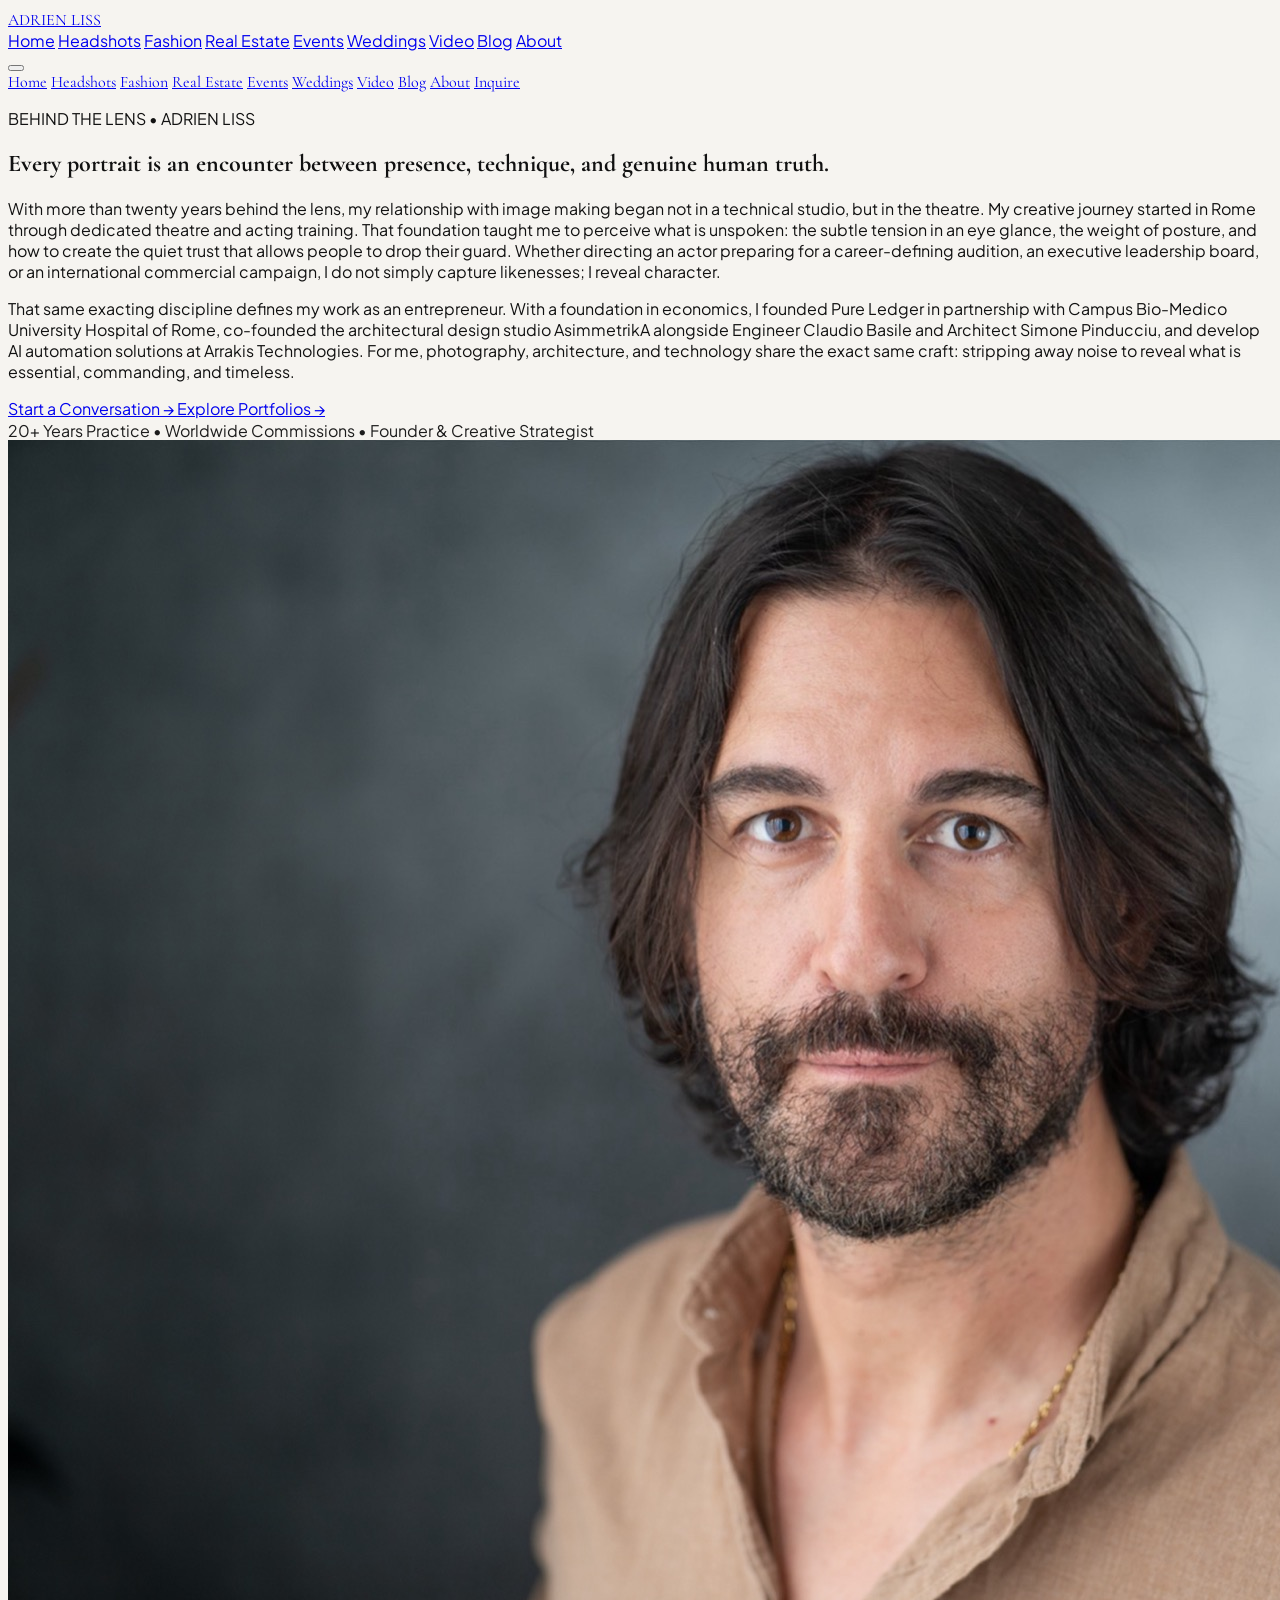
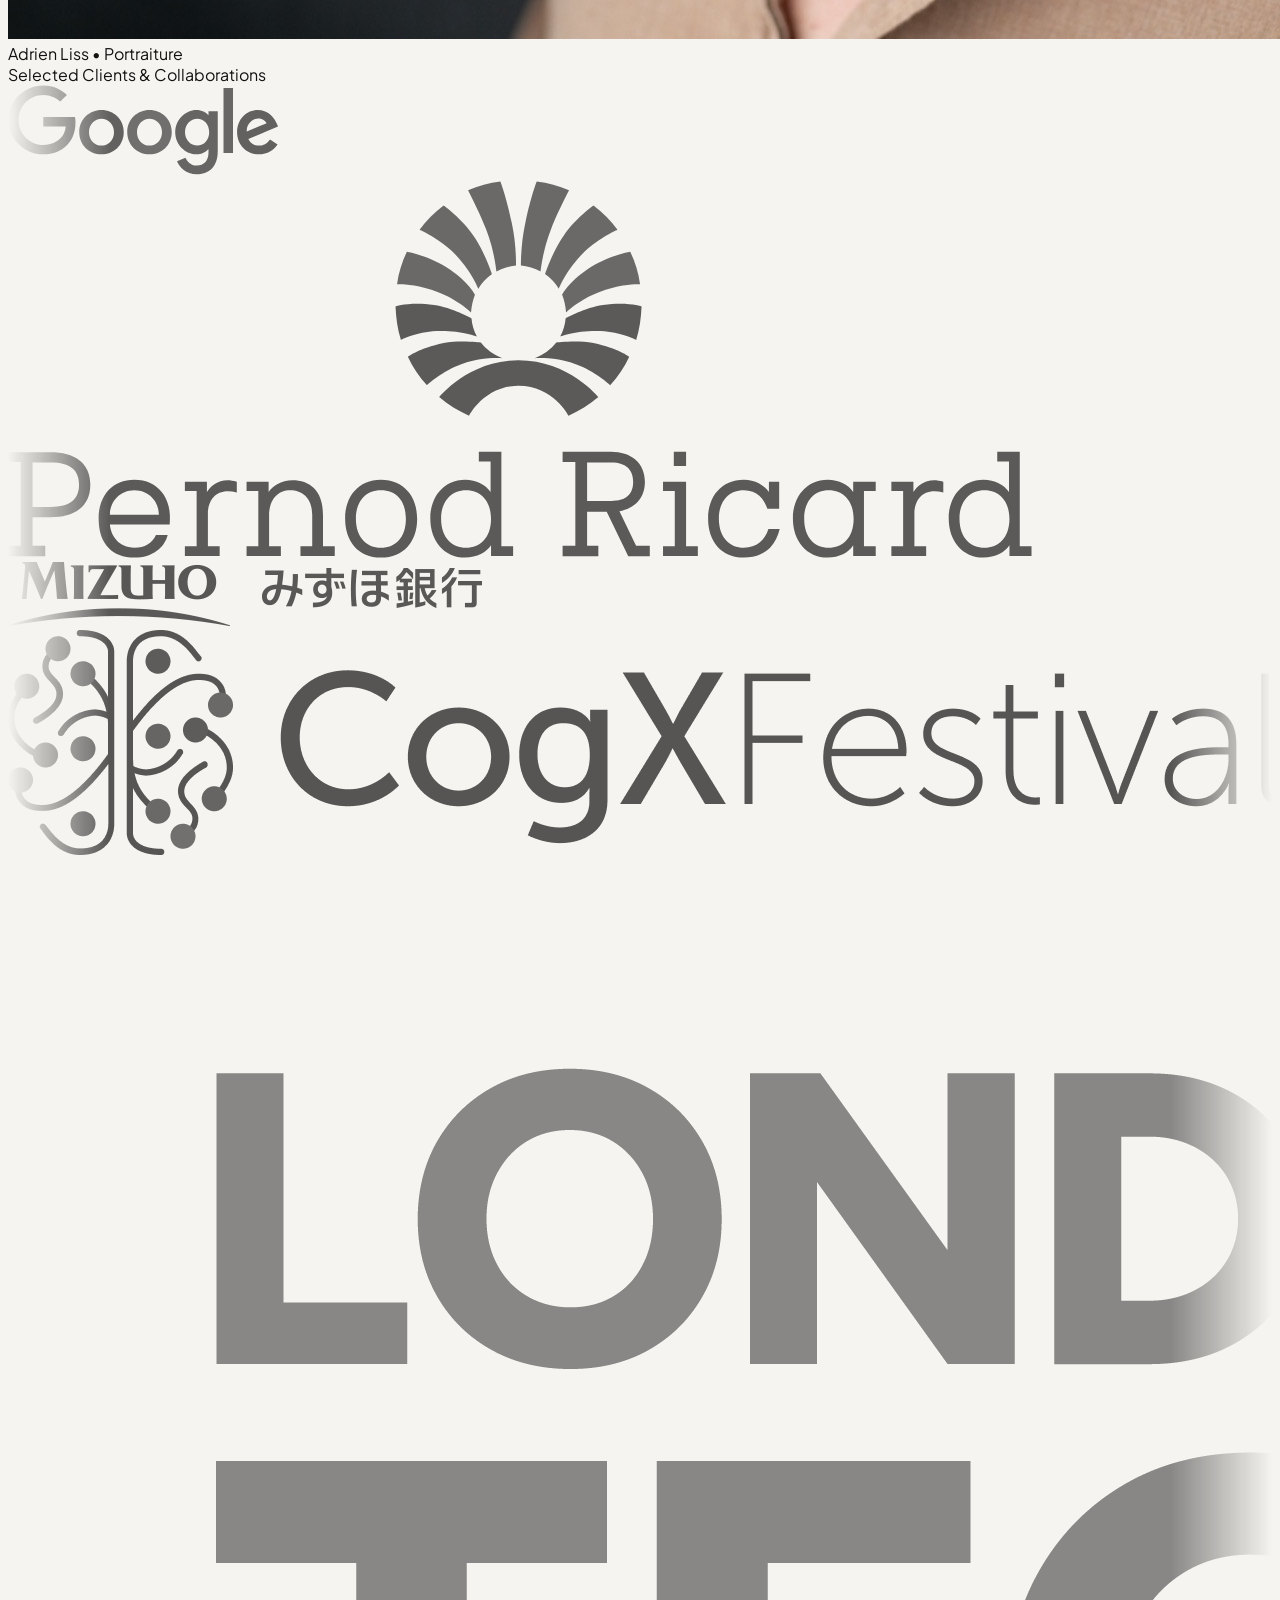
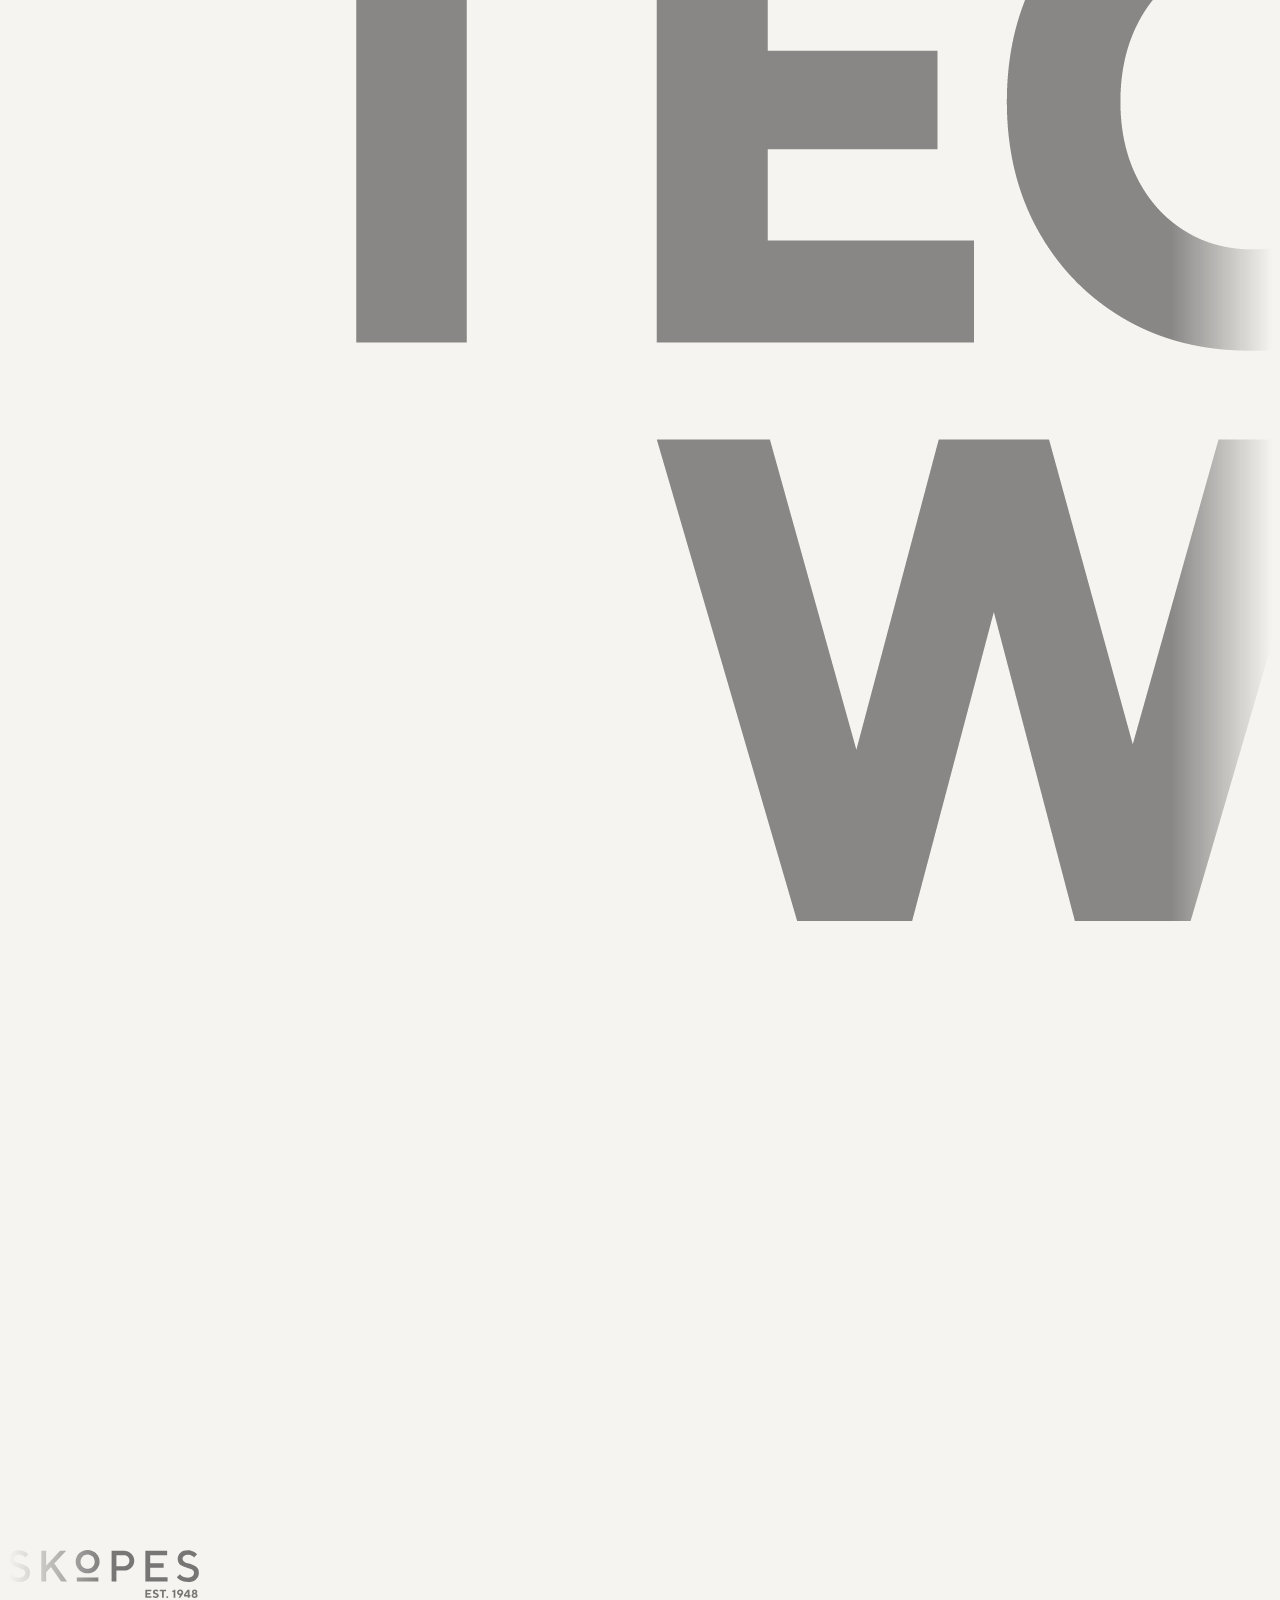
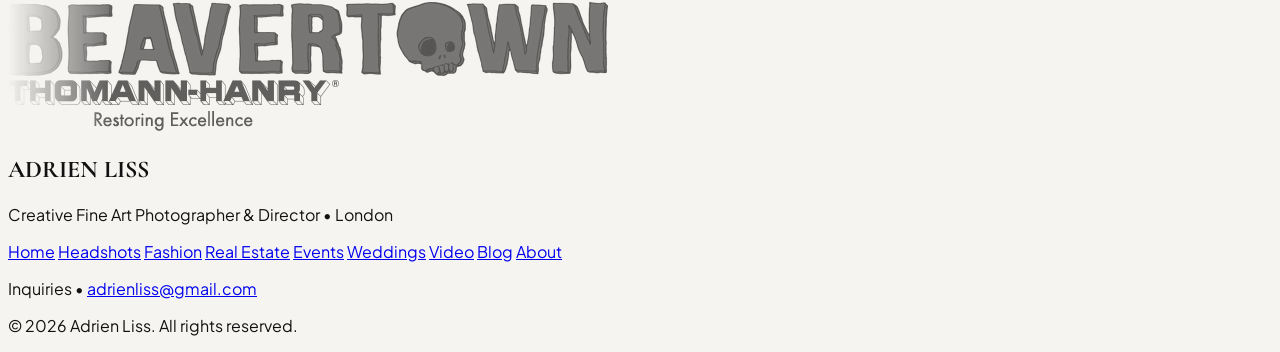
==== commit d409c4ed: "Add luxury AL monogram favicon.svg to all 11 pages and vercel.json security/cache headers" ====
--- a/about.html
+++ b/about.html
@@ -3,6 +3,7 @@
 <head>
   <meta charset="UTF-8">
   <meta name="viewport" content="width=device-width, initial-scale=1.0">
+  <link rel="icon" type="image/svg+xml" href="./favicon.svg">
   <title>About Adrien Liss | Fine Art Photographer & Director</title>
   <meta name="description" content="Discover the philosophy, background, and vision of Adrien Liss. Over twenty years behind the lens creating timeless fine art photography, actor headshots, and executive portraits.">
 
